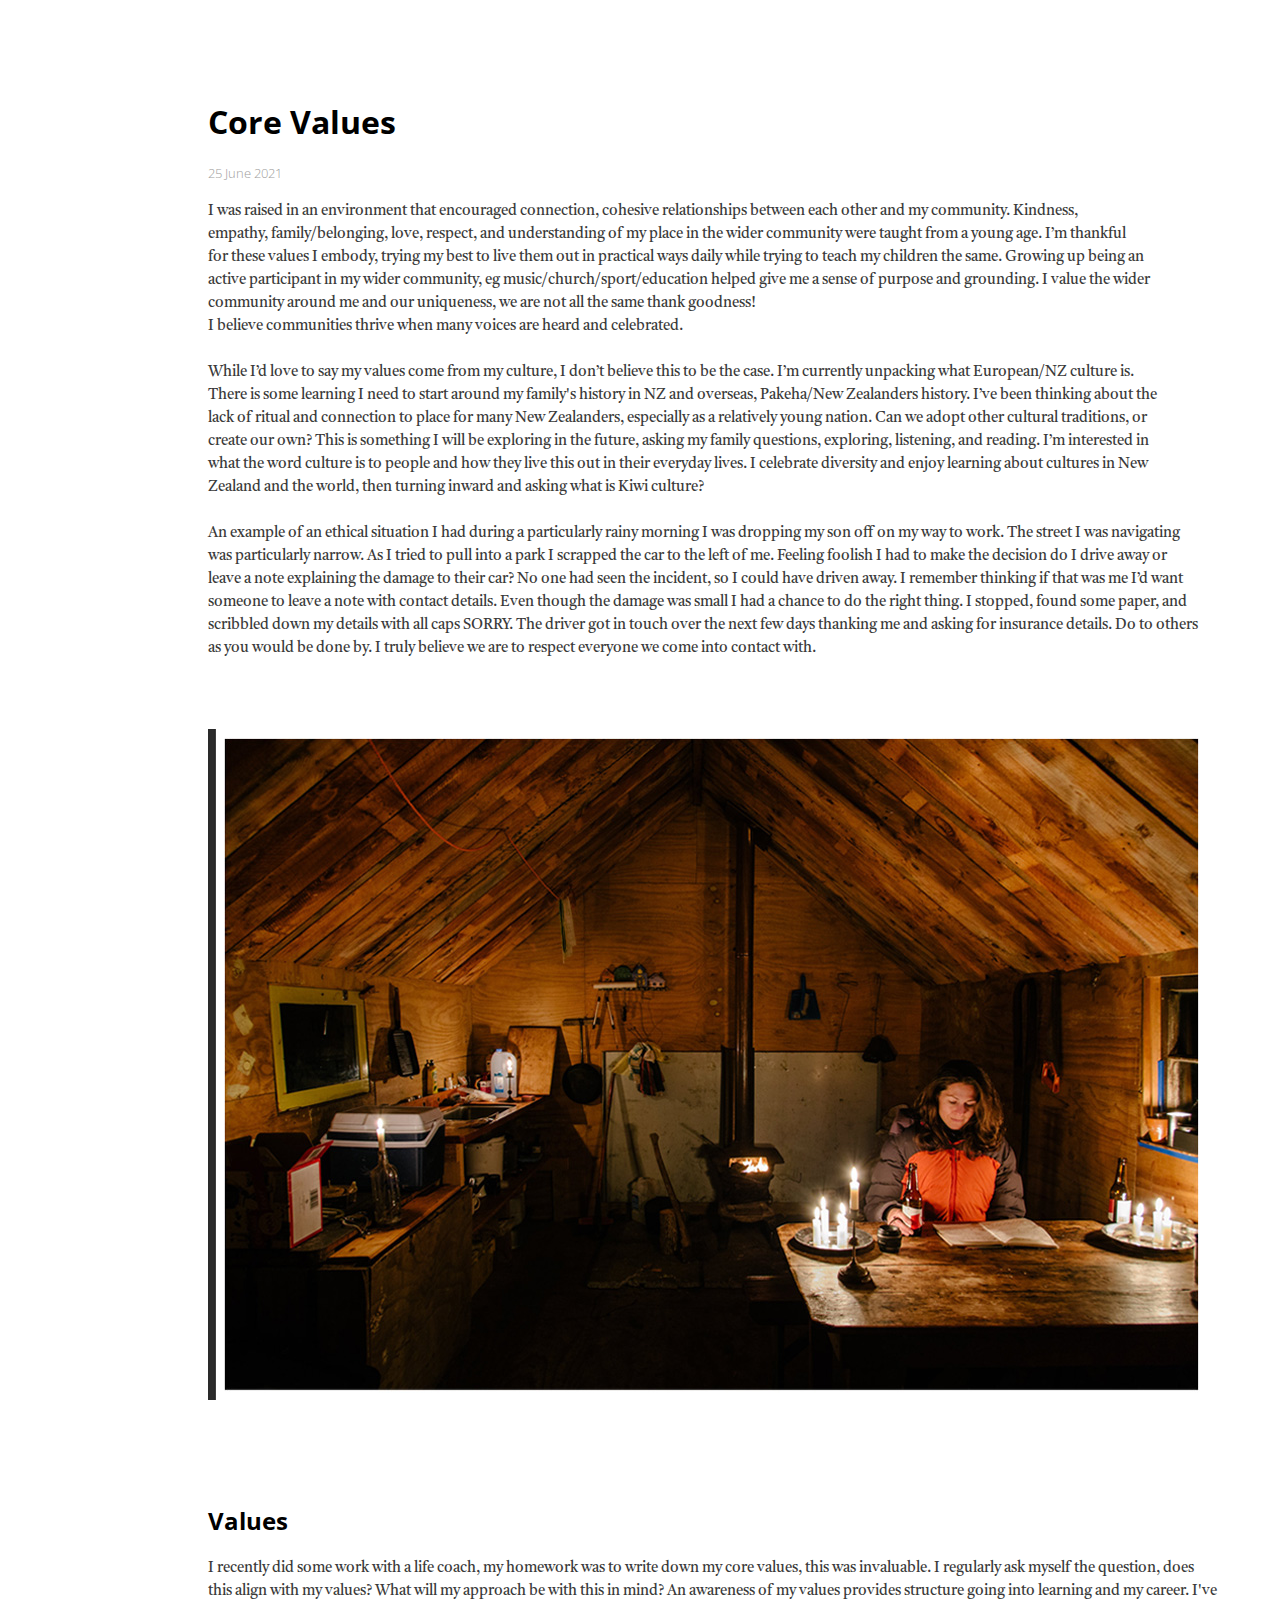
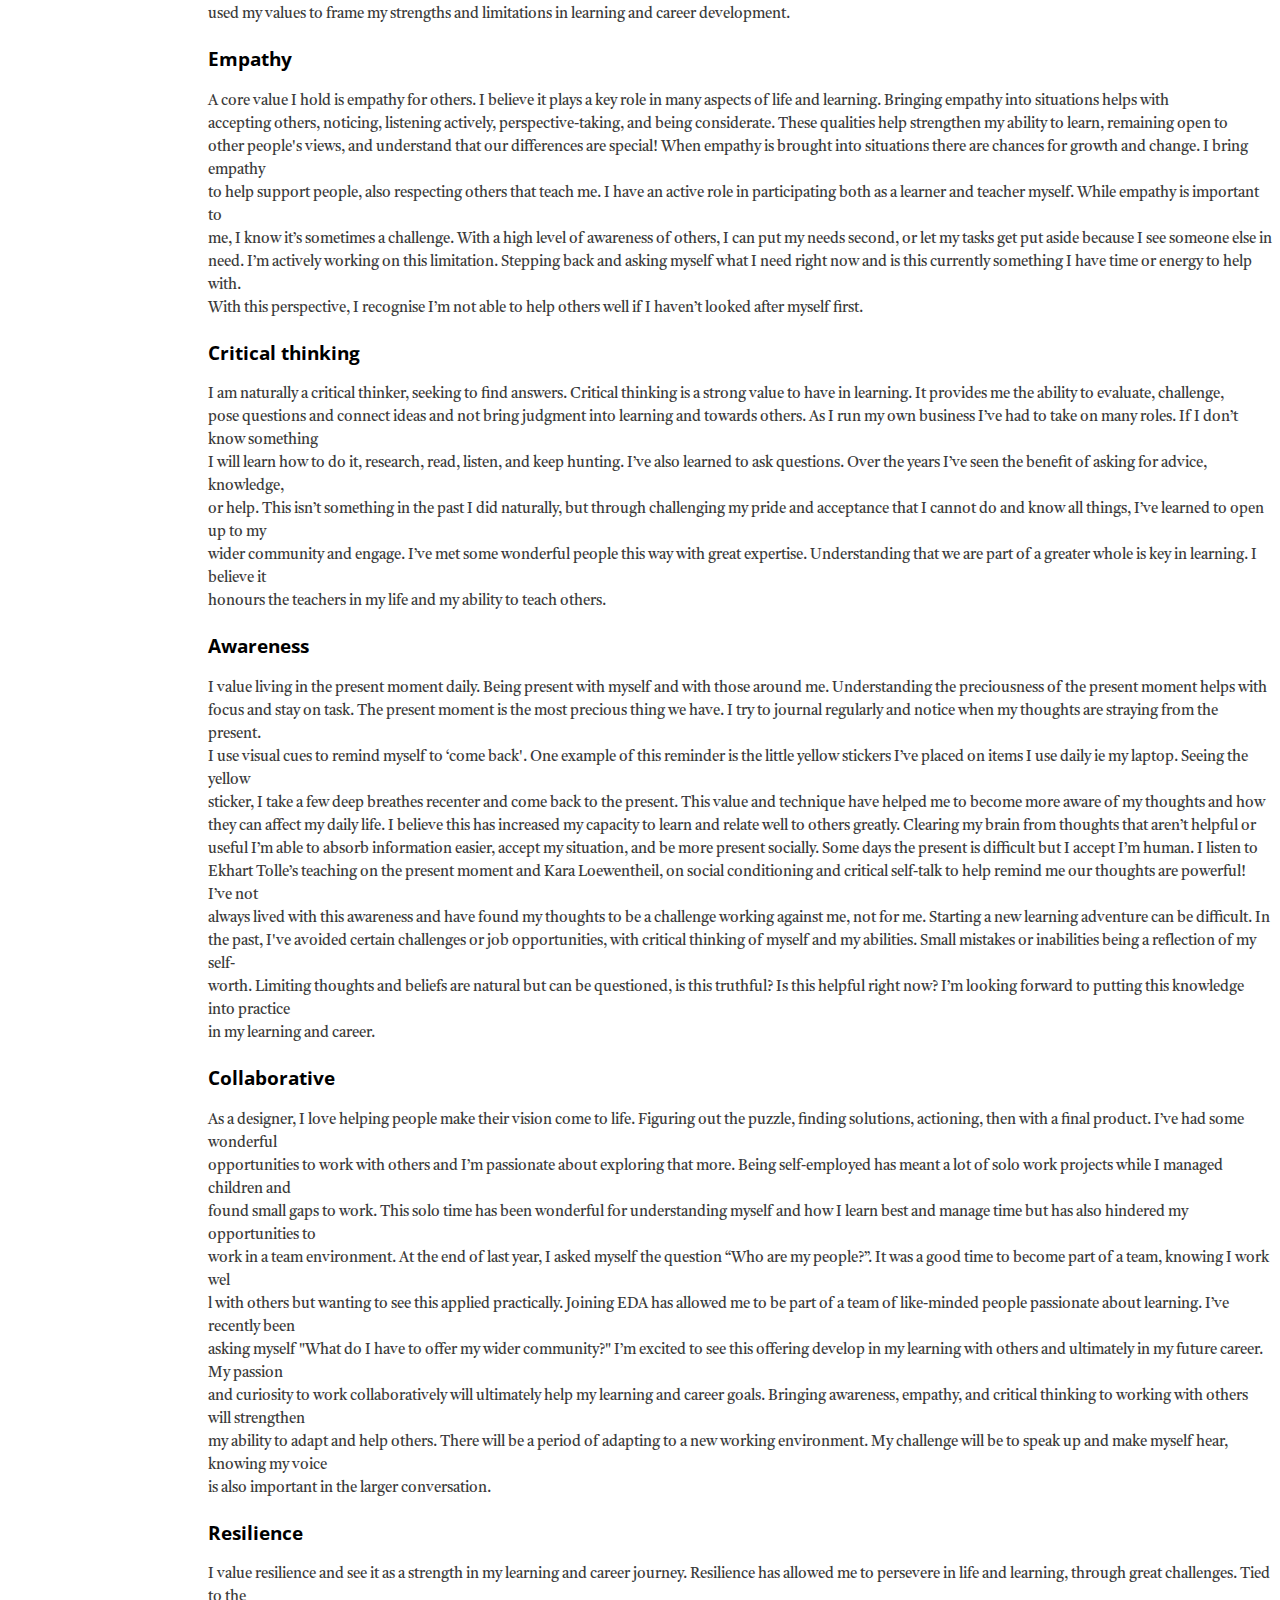
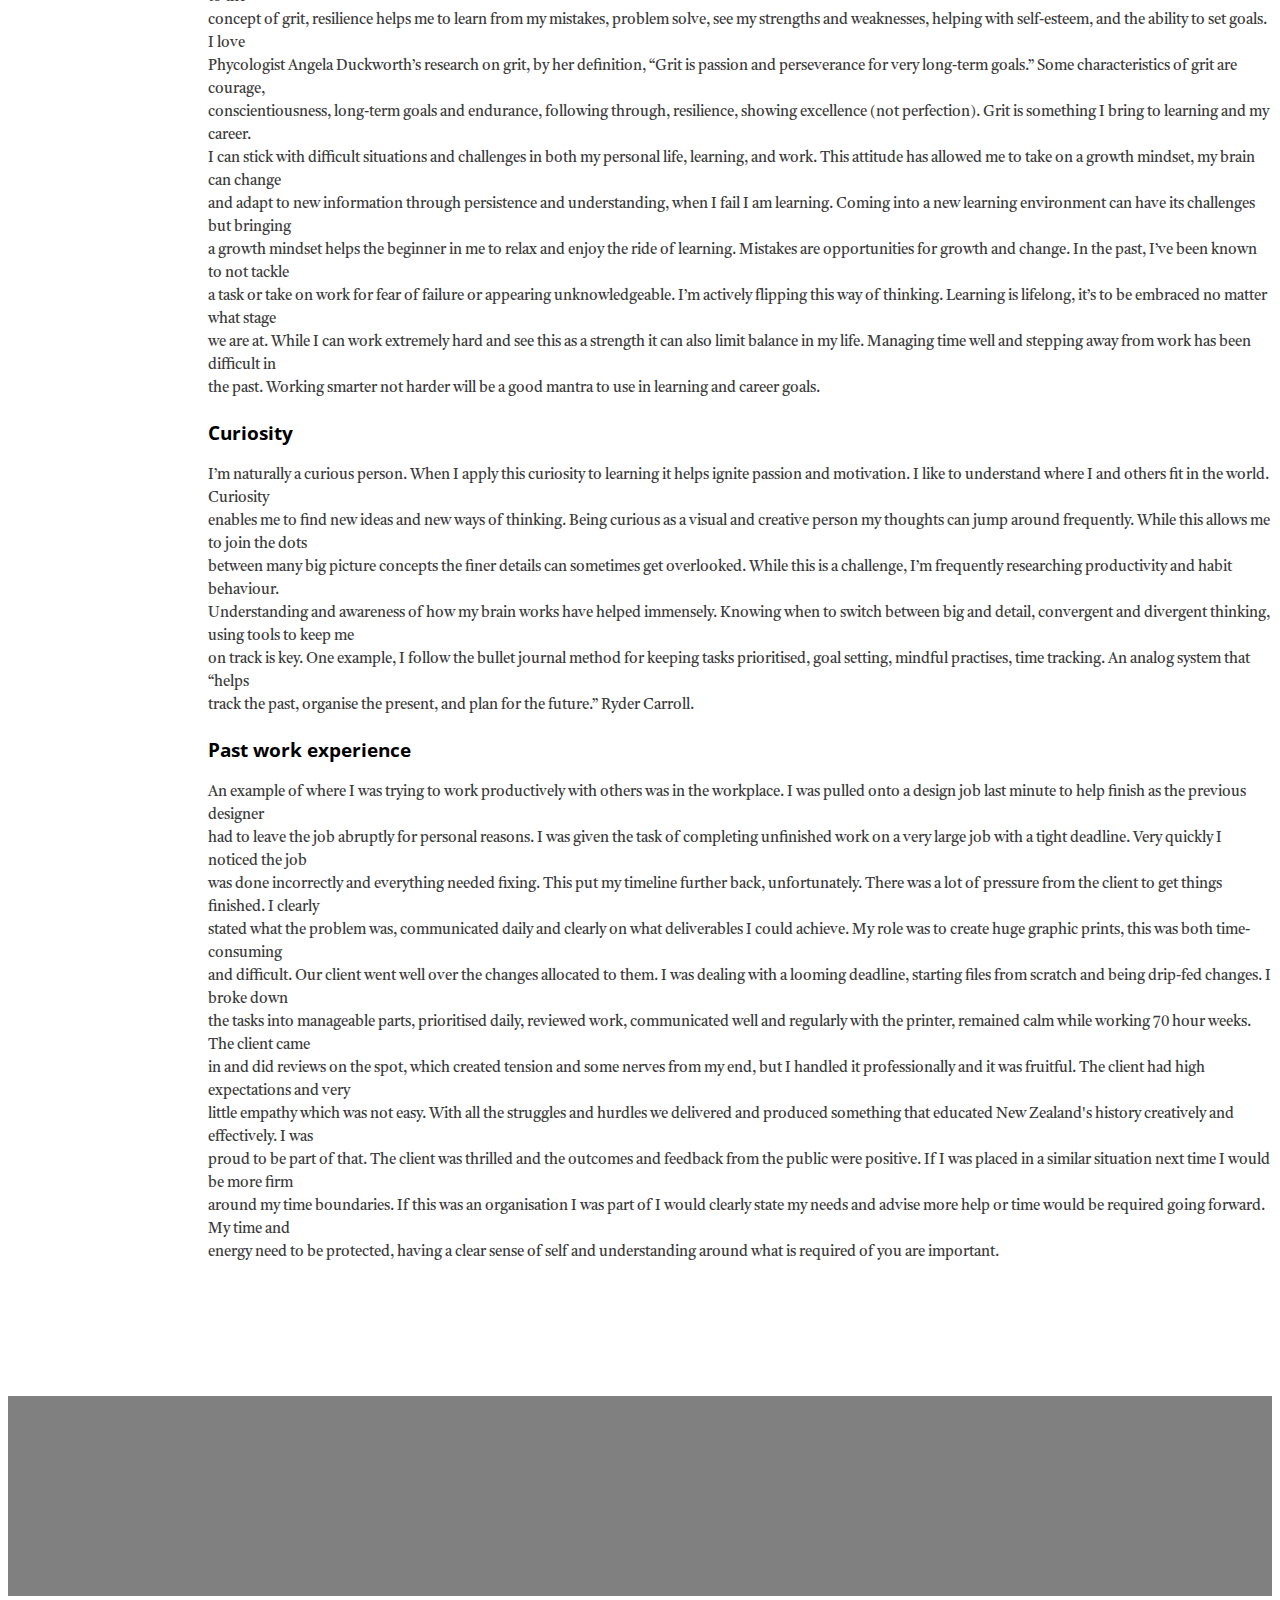
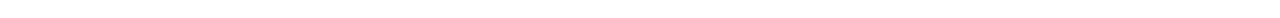
==== blog/about.html @ 63baaef4 "web and blog pages first commit" ====
<!DOCTYPE html>
<html>
<head>
    <title>About</title>
    <meta name="blog post" content="first blog post">

    <link rel="preconnect" href="https://fonts.googleapis.com">
    <link rel="preconnect" href="https://fonts.gstatic.com" crossorigin>
    <link href="https://fonts.googleapis.com/css2?family=Open+Sans:ital,wght@0,300;0,700;0,800;1,300;1,600&display=swap" rel="stylesheet">
    
    <link rel="preconnect" href="https://fonts.googleapis.com">
    <link rel="preconnect" href="https://fonts.gstatic.com" crossorigin>
    <link href="https://fonts.googleapis.com/css2?family=Castoro&display=swap" rel="stylesheet">

</head>
<style>

        h1 {
        margin-top: 100px;
        margin-left: 200px;
        font-family: 'Open Sans', sans-serif;
        }

        p {
            margin-left: 200px;
            margin-top: 10px;
            margin-bottom: 20px;
            line-height: 1.5em;
            color: rgb(58, 58, 58);
            font-family: 'Castoro', serif;
            font-size: 11.5pt;
            }
        h2{
        margin-top: 50px;
        margin-left: 200px;
        font-family: 'Open Sans', sans-serif;
        }

        h3{
        margin-left: 200px;
        font-family: 'Open Sans', sans-serif;
        font-size: 14pt;
           }
        h4{
        margin-left: 200px;
        font-family: 'Open Sans', sans-serif;
        font-size: 10pt;
        color:rgb(161, 160, 160);
        font-weight: lighter;
        }
        
        h5{
        background: grey;
        color: #0c0c0c;
        height: 200px;
        font-family: 'Open Sans', sans-serif; 
        font-weight: lighter;
        }
        
</style>

<body>
    <h1>Core Values</h1> <h4>25 June 2021</h4>
    <div class="h1"></div>
    <div class="h2"></div>


</div>

        <p>
I was raised in an environment that encouraged connection, cohesive relationships between each other and my community. Kindness,<br>
empathy, family/belonging, love, respect, and understanding of my place in the wider community were taught from a young age. I’m thankful<br>
for these values I embody, trying my best to live them out in practical ways daily while trying to teach my children the same. Growing up being an<br>
active participant in my wider community, eg music/church/sport/education helped give me a sense of purpose and grounding. I value the wider<br> 
community around me and our uniqueness, we are not all the same thank goodness! <br>
I believe communities thrive when many voices are heard and celebrated. <br>
<br>
While I’d love to say my values come from my culture, I don’t believe this to be the case. I’m currently unpacking what European/NZ culture is. <br>
There is some learning I need to start around my family's history in NZ and overseas, Pakeha/New Zealanders history. I’ve been thinking about the <br>
lack of ritual and connection to place for many New Zealanders, especially as a relatively young nation. Can we adopt other cultural traditions, or <br>
create our own? This is something I will be exploring in the future, asking my family questions, exploring, listening, and reading. I’m interested in <br>
what the word culture is to people and how they live this out in their everyday lives. I celebrate diversity and enjoy learning about cultures in New <br>
Zealand and the world, then turning inward and asking what is Kiwi culture?<br>
<br>
An example of an ethical situation I had during a particularly rainy morning I was dropping my son off on my way to work. The street I was navigating<br>
was particularly narrow. As I tried to pull into a park I scrapped the car to the left of me. Feeling foolish I had to make the decision do I drive away or <br>
leave a note explaining the damage to their car? No one had seen the incident, so I could have driven away. I remember thinking if that was me I’d want<br>
someone to leave a note with contact details. Even though the damage was small I had a chance to do the right thing. I stopped, found some paper, and<br> 
scribbled down my details with all caps SORRY. The driver got in touch over the next few days thanking me and asking for insurance details. Do to others<br> 
as you would be done by. I truly believe we are to respect everyone we come into contact with.<br> 
<br>
<br>
<br>

<img src="../img/Ju-age.2.jpg" alt="juliet aged 2"/>
<br>
<br>
<br>
</p>
<h2>Values</h2>
<p>
I recently did some work with a life coach, my homework was to write down my core values, this was invaluable. I regularly ask myself the question, does<br>
this align with my values? What will my approach be with this in mind? An awareness of my values provides structure going into learning and my career. I've<br>
used my values to frame my strengths and limitations in learning and career development.
<h3>Empathy</h3>
<p>A core value I hold is empathy for others. I believe it plays a key role in many aspects of life and learning. Bringing empathy into situations helps with<br>
accepting others, noticing, listening actively, perspective-taking, and being considerate. These qualities help strengthen my ability to learn, remaining open to <br>
other people's views, and understand that our differences are special! When empathy is brought into situations there are chances for growth and change. I bring empathy<br> 
to help support people, also respecting others that teach me. I have an active role in participating both as a learner and teacher myself. While empathy is important to <br>
me, I know it’s sometimes a challenge. With a high level of awareness of others, I can put my needs second, or let my tasks get put aside because I see someone else in<br> 
need. I’m actively working on this limitation. Stepping back and asking myself what I need right now and is this currently something I have time or energy to help with.<br> 
With this perspective, I recognise I’m not able to help others well if I haven’t looked after myself first. <br>
</p>
<h3>Critical thinking</h3>
<p>
I am naturally a critical thinker, seeking to find answers. Critical thinking is a strong value to have in learning. It provides me the ability to evaluate, challenge,<br>
pose questions and connect ideas and not bring judgment into learning and towards others. As I run my own business I’ve had to take on many roles. If I don’t know something <br>
I will learn how to do it, research, read, listen, and keep hunting. I’ve also learned to ask questions. Over the years I’ve seen the benefit of asking for advice, knowledge, <br>
or help. This isn’t something in the past I did naturally, but through challenging my pride and acceptance that I cannot do and know all things, I’ve learned to open up to my <br>
wider community and engage. I’ve met some wonderful people this way with great expertise. Understanding that we are part of a greater whole is key in learning. I believe it<br> 
honours the teachers in my life and my ability to teach others. 
</p>
<h3>Awareness</h3>
<p>
I value living in the present moment daily. Being present with myself and with those around me. Understanding the preciousness of the present moment helps with <br>
focus and stay on task. The present moment is the most precious thing we have. I try to journal regularly and notice when my thoughts are straying from the present.<br>
 I use visual cues to remind myself to ‘come back'. One example of this reminder is the little yellow stickers I’ve placed on items I use daily ie my laptop. Seeing the yellow<br>
 sticker, I take a few deep breathes recenter and come back to the present. This value and technique have helped me to become more aware of my thoughts and how<br>
 they can affect my daily life. I believe this has increased my capacity to learn and relate well to others greatly. Clearing my brain from thoughts that aren’t helpful or<br>
 useful I’m able to absorb information easier, accept my situation, and be more present socially. Some days the present is difficult but I accept I’m human. I listen to<br>
 Ekhart Tolle’s teaching on the present moment and Kara Loewentheil, on social conditioning and critical self-talk to help remind me our thoughts are powerful! I’ve not<br>
 always lived with this awareness and have found my thoughts to be a challenge working against me, not for me. Starting a new learning adventure can be difficult. In<br>
the past, I've avoided certain challenges or job opportunities, with critical thinking of myself and my abilities. Small mistakes or inabilities being a reflection of my self-<br>
worth. Limiting thoughts and beliefs are natural but can be questioned, is this truthful? Is this helpful right now? I’m looking forward to putting this knowledge into practice <br>
in my learning and career. 
</p>
<h3>Collaborative </h3>
<p>
    As a designer, I love helping people make their vision come to life. Figuring out the puzzle, finding solutions, actioning, then with a final product. I’ve had some wonderful<br>
     opportunities to work with others and I’m passionate about exploring that more. Being self-employed has meant a lot of solo work projects while I managed children and<br>
     found small gaps to work. This solo time has been wonderful for understanding myself and how I learn best and manage time but has also hindered my opportunities to<br>
     work in a team environment. At the end of last year, I asked myself the question “Who are my people?”. It was a good time to become part of a team, knowing I work wel<br>
    l with others but wanting to see this applied practically. Joining EDA has allowed me to be part of a team of like-minded people passionate about learning. I’ve recently been<br>
     asking myself "What do I have to offer my wider community?" I’m excited to see this offering develop in my learning with others and ultimately in my future career. My passion<br>
     and curiosity to work collaboratively will ultimately help my learning and career goals. Bringing awareness, empathy, and critical thinking to working with others will strengthen<br>
     my ability to adapt and help others. There will be a period of adapting to a new working environment. My challenge will be to speak up and make myself hear, knowing my voice<br>
     is also important in the larger conversation.  </p>

<h3>Resilience</h3>
<p>
    I value resilience and see it as a strength in my learning and career journey. Resilience has allowed me to persevere in life and learning, through great challenges. Tied to the<br>
    concept of grit, resilience helps me to learn from my mistakes, problem solve, see my strengths and weaknesses, helping with self-esteem, and the ability to set goals. I love<br>
    Phycologist Angela Duckworth’s research on grit, by her definition, “Grit is passion and perseverance for very long-term goals.” Some characteristics of grit are courage,<br>
    conscientiousness, long-term goals and endurance, following through, resilience, showing excellence (not perfection). Grit is something I bring to learning and my career. <br>I
    can stick with difficult situations and challenges in both my personal life, learning, and work. This attitude has allowed me to take on a growth mindset, my brain can change<br>
    and adapt to new information through persistence and understanding, when I fail I am learning. Coming into a new learning environment can have its challenges but bringing<br>
    a growth mindset helps the beginner in me to relax and enjoy the ride of learning. Mistakes are opportunities for growth and change. In the past, I’ve been known to not tackle<br>
    a task or take on work for fear of failure or appearing unknowledgeable. I’m actively flipping this way of thinking. Learning is lifelong, it’s to be embraced no matter what stage<br>
    we are at. While I can work extremely hard and see this as a strength it can also limit balance in my life. Managing time well and stepping away from work has been difficult in<br>
    the past. Working smarter not harder will be a good mantra to use in learning and career goals.
   </p>
<h3> Curiosity</h3>
<p>
I’m naturally a curious person. When I apply this curiosity to learning it helps ignite passion and motivation. I like to understand where I and others fit in the world. Curiosity<br>
enables me to find new ideas and new ways of thinking. Being curious as a visual and creative person my thoughts can jump around frequently. While this allows me to join the dots<br>
between many big picture concepts the finer details can sometimes get overlooked. While this is a challenge, I’m frequently researching productivity and habit behaviour.<br>
Understanding and awareness of how my brain works have helped immensely. Knowing when to switch between big and detail, convergent and divergent thinking, using tools to keep me<br>
on track is key. One example, I follow the bullet journal method for keeping tasks prioritised, goal setting, mindful practises, time tracking. An analog system that “helps<br>
track the past, organise the present, and plan for the future.” Ryder Carroll.  
   </p>
<h3>Past work experience</h3>
<p>
An example of where I was trying to work productively with others was in the workplace. I was pulled onto a design job last minute to help finish as the previous designer<br>
had to leave the job abruptly for personal reasons. I was given the task of completing unfinished work on a very large job with a tight deadline. Very quickly I noticed the job<br>
was done incorrectly and everything needed fixing. This put my timeline further back, unfortunately. There was a lot of pressure from the client to get things finished. I clearly<br>
stated what the problem was, communicated daily and clearly on what deliverables I could achieve. My role was to create huge graphic prints, this was both time-consuming<br>
and difficult. Our client went well over the changes allocated to them. I was dealing with a looming deadline, starting files from scratch and being drip-fed changes. I broke down<br>
the tasks into manageable parts, prioritised daily, reviewed work, communicated well and regularly with the printer, remained calm while working 70 hour weeks. The client came<br>
in and did reviews on the spot, which created tension and some nerves from my end, but I handled it professionally and it was fruitful. The client had high expectations and very<br>
little empathy which was not easy. With all the struggles and hurdles we delivered and produced something that educated New Zealand's history creatively and effectively. I was<br>
proud to be part of that. The client was thrilled and the outcomes and feedback from the public were positive. If I was placed in a similar situation next time I would be more firm<br>
around my time boundaries. If this was an organisation I was part of I would clearly state my needs and advise more help or time would be required going forward. My time and<br>
energy need to be protected, having a clear sense of self and understanding around what is required of you are important. </p>
<br>
<br>
<br>
<br>
<br>
<h5></h5>
    
</body>










</html>
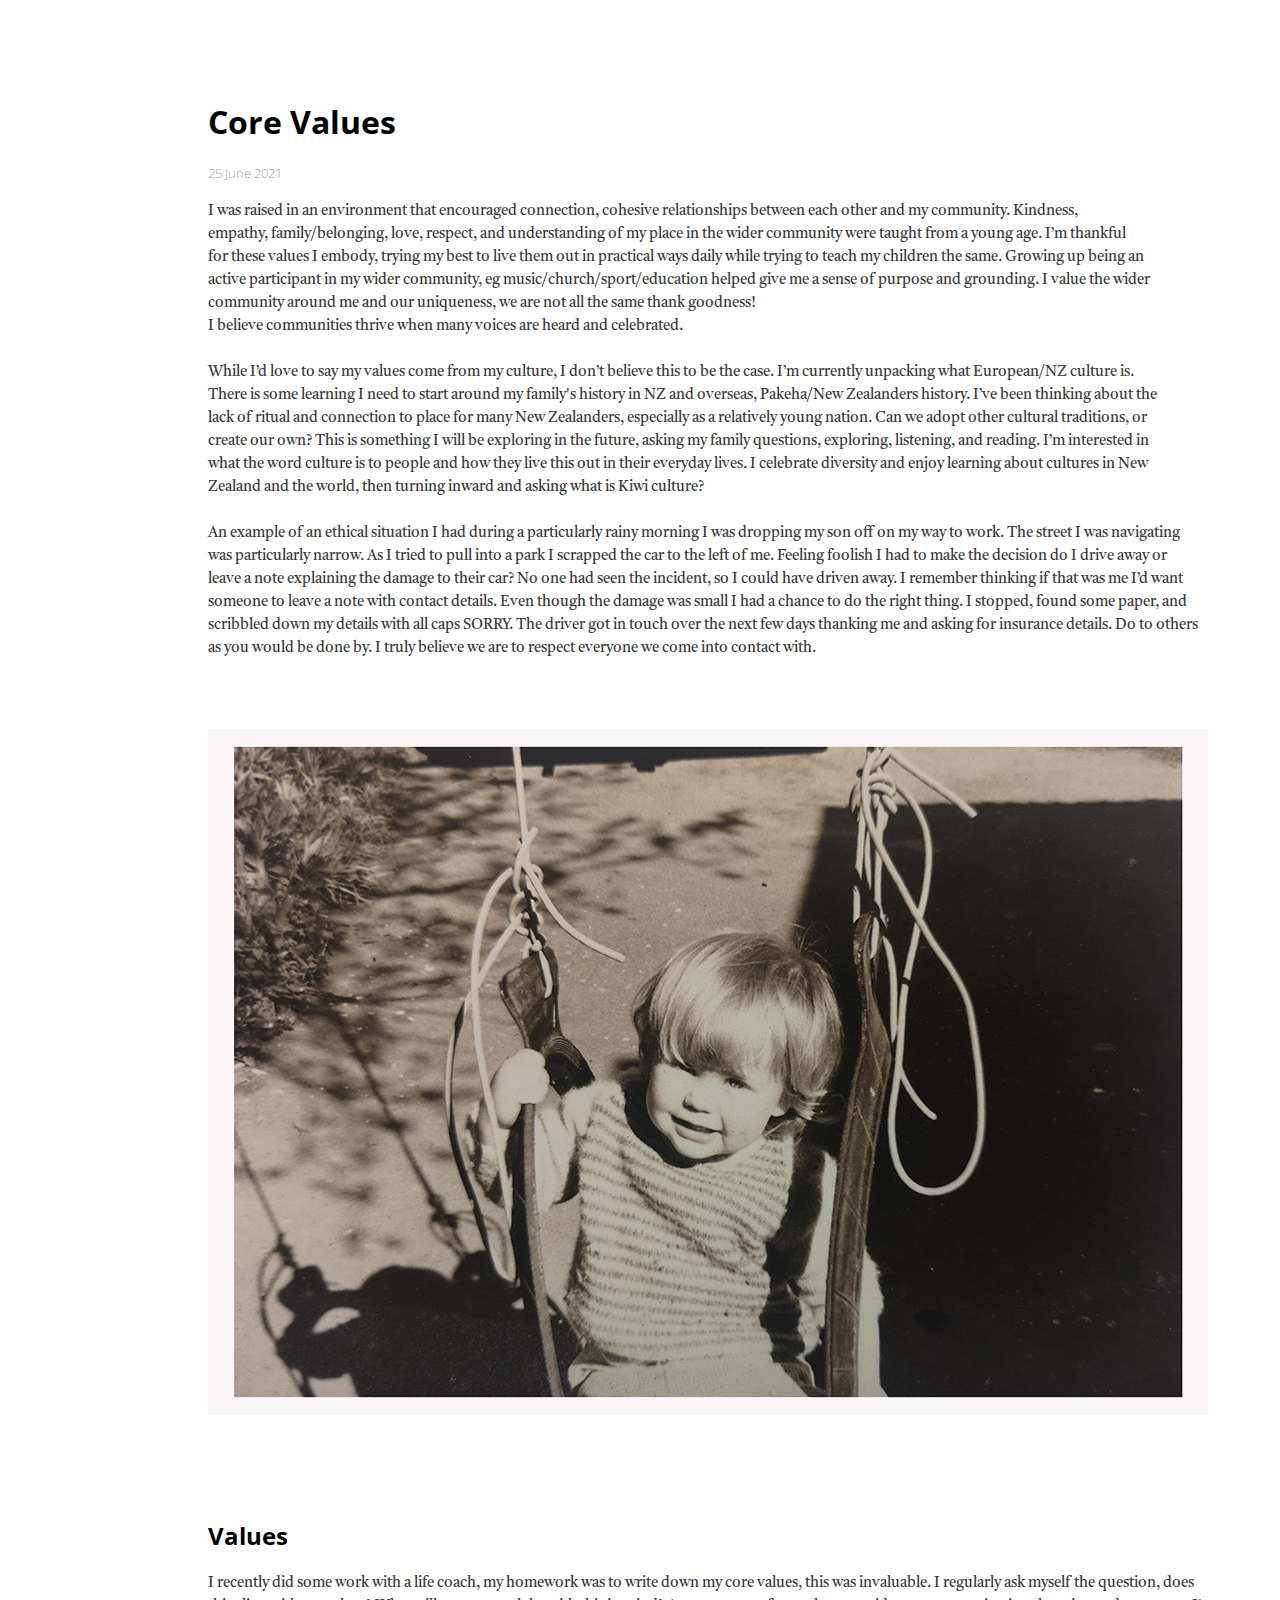
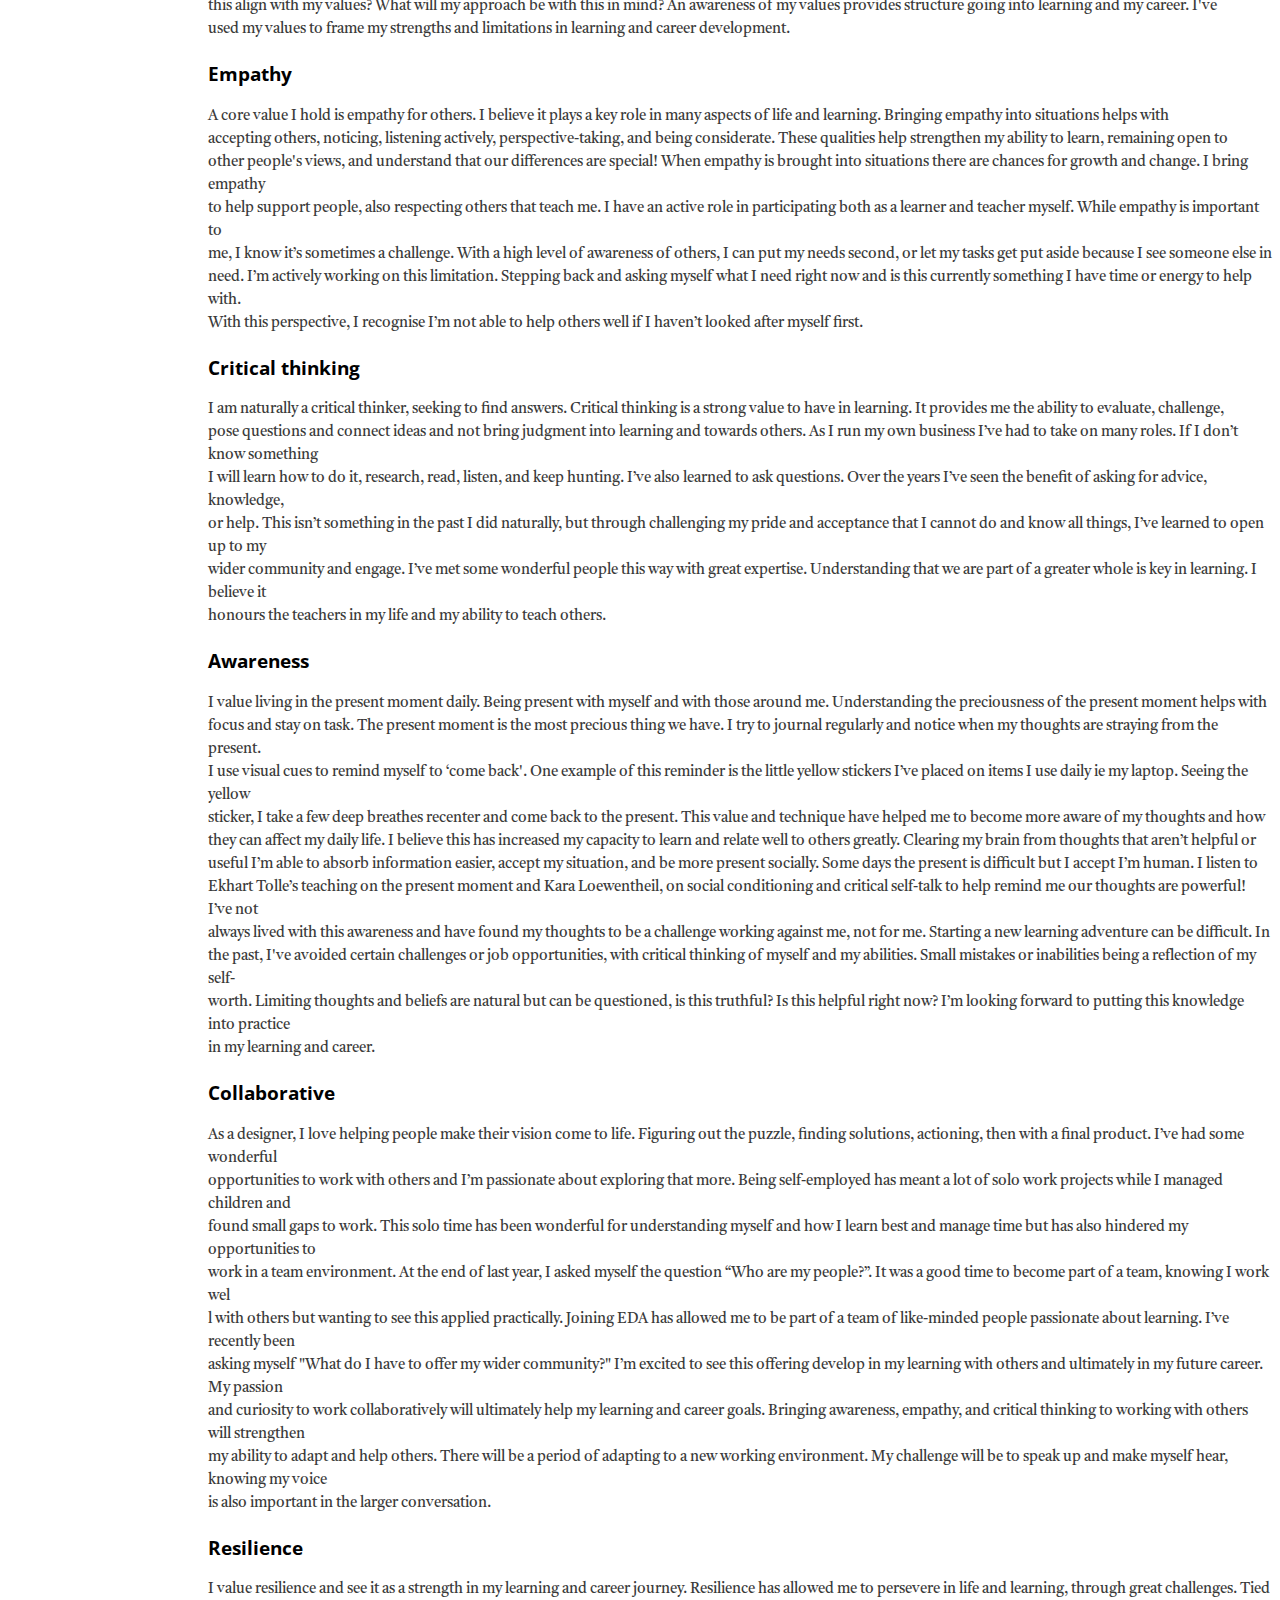
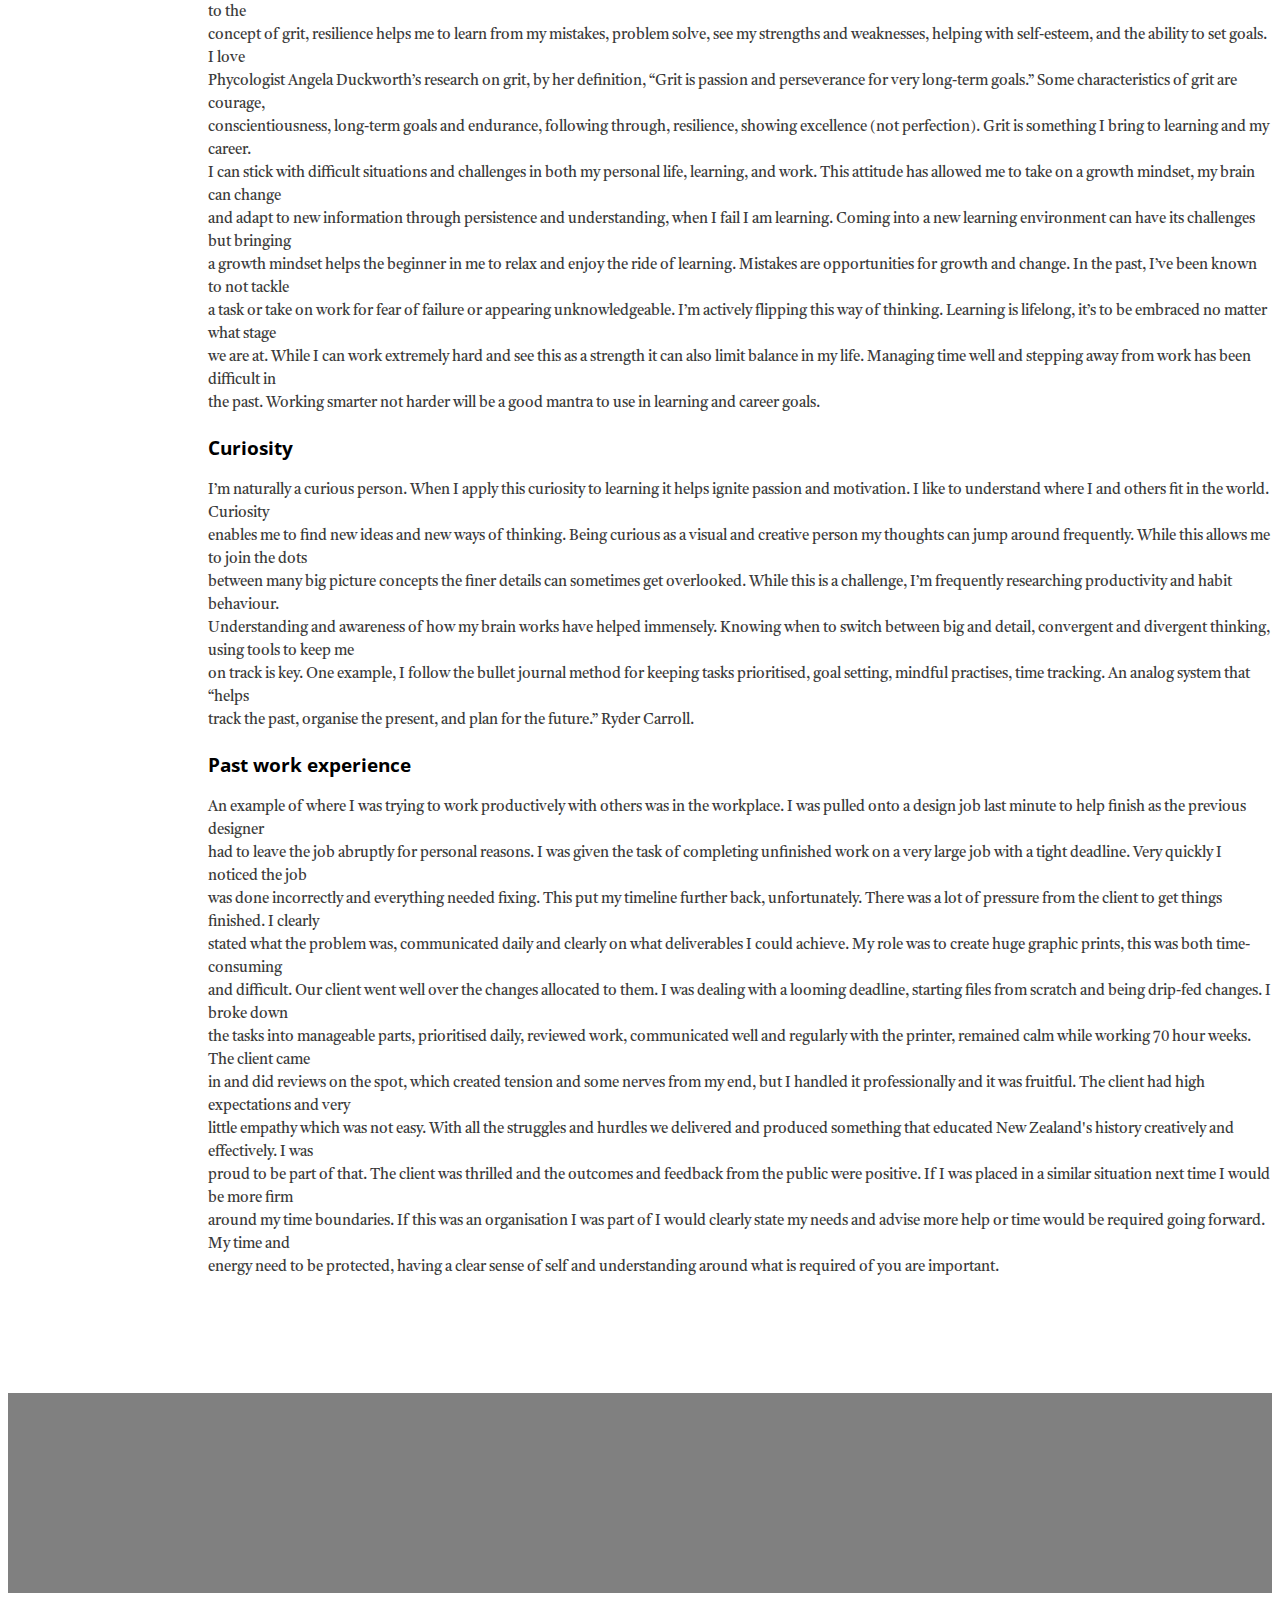
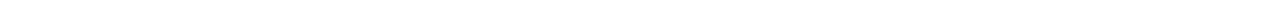
==== commit a70d34bb: "photo placement" ====
--- a/blog/about.html
+++ b/blog/about.html
@@ -56,13 +56,19 @@
         font-family: 'Open Sans', sans-serif; 
         font-weight: lighter;
         }
-        
+
+        footer image img{
+            margin-left: 200px;
+            }
+
 </style>
 
 <body>
     <h1>Core Values</h1> <h4>25 June 2021</h4>
     <div class="h1"></div>
     <div class="h2"></div>
+
+
 
 
 </div>
@@ -182,11 +188,17 @@
 around my time boundaries. If this was an organisation I was part of I would clearly state my needs and advise more help or time would be required going forward. My time and<br>
 energy need to be protected, having a clear sense of self and understanding around what is required of you are important. </p>
 <br>
-<br>
+<!--
+<div class="footer-image">
+    <img scr="Ju-Tekapo-2020.jpg" alt="ju tekapo hutt">
+</div>
+-->
+
 <br>
 <br>
 <br>
 <h5></h5>
+
     
 </body>
 
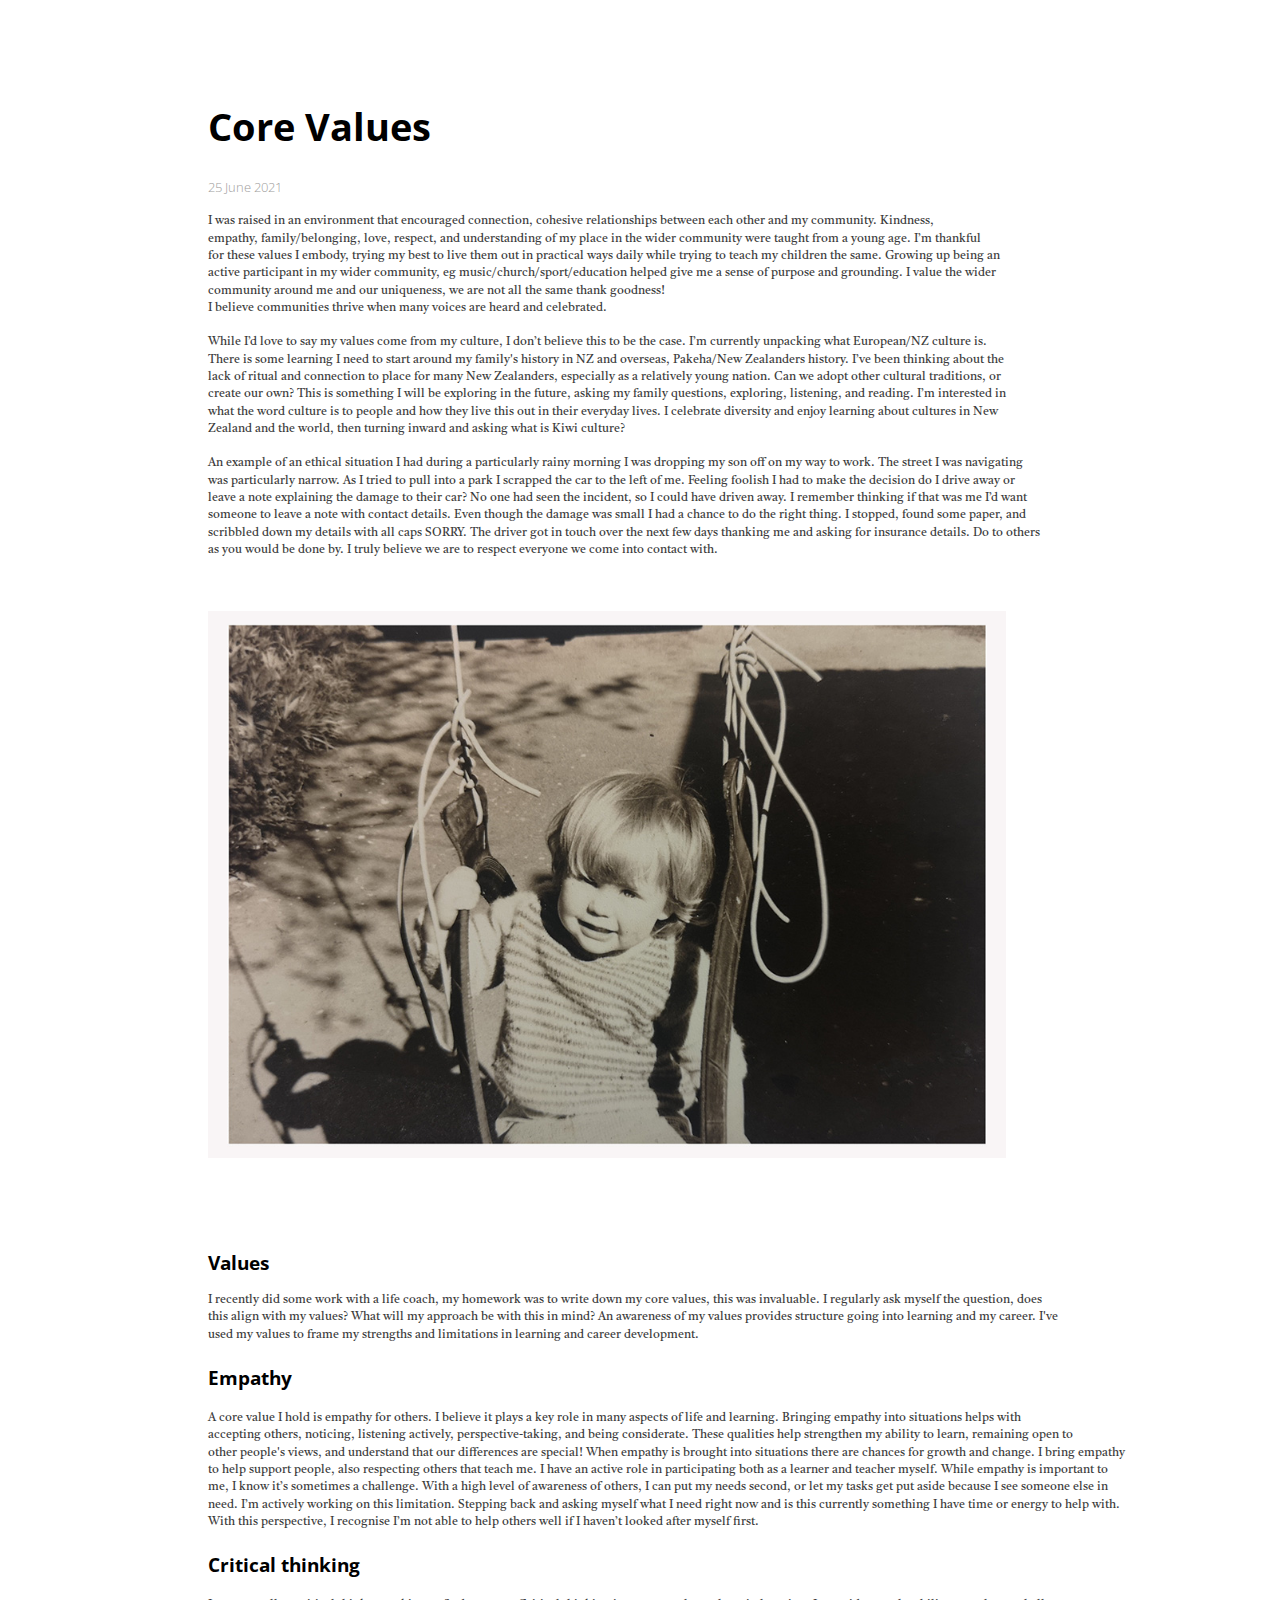
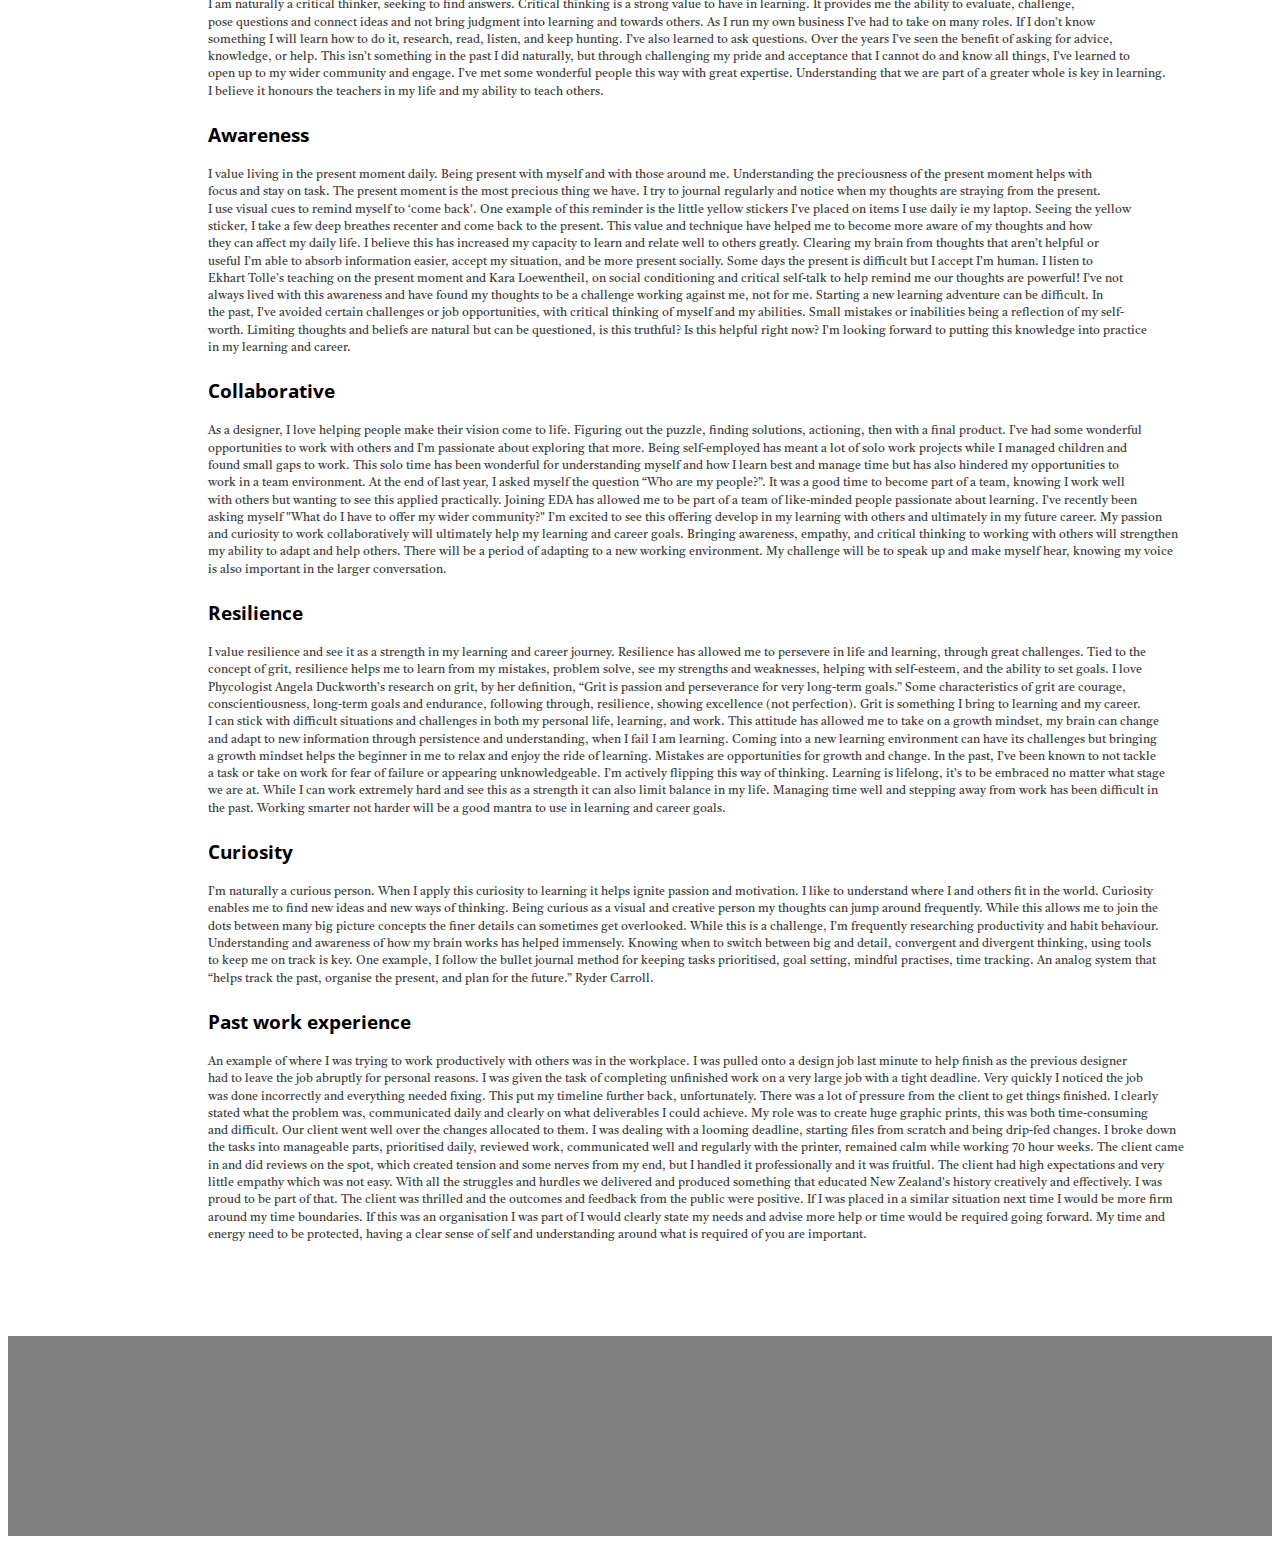
==== commit 5ae395c9: "updated text and images to responsive" ====
--- a/blog/about.html
+++ b/blog/about.html
@@ -2,7 +2,7 @@
 <html>
 <head>
     <title>About</title>
-    <meta name="blog post" content="first blog post">
+    <meta name="week 2 blog post" content="first blog post">
 
     <link rel="preconnect" href="https://fonts.googleapis.com">
     <link rel="preconnect" href="https://fonts.gstatic.com" crossorigin>
@@ -19,6 +19,7 @@
         margin-top: 100px;
         margin-left: 200px;
         font-family: 'Open Sans', sans-serif;
+        font-size: 3vw;
         }
 
         p {
@@ -28,18 +29,19 @@
             line-height: 1.5em;
             color: rgb(58, 58, 58);
             font-family: 'Castoro', serif;
-            font-size: 11.5pt;
+            font-size: .9vw;
             }
         h2{
         margin-top: 50px;
         margin-left: 200px;
         font-family: 'Open Sans', sans-serif;
+        font-size: 1.5vw;
         }
 
         h3{
         margin-left: 200px;
         font-family: 'Open Sans', sans-serif;
-        font-size: 14pt;
+        font-size: 1.5vw;
            }
         h4{
         margin-left: 200px;
@@ -53,13 +55,18 @@
         background: grey;
         color: #0c0c0c;
         height: 200px;
+        Margin: 0px;
+        Border: 0px;
+        Padding: 0px;
         font-family: 'Open Sans', sans-serif; 
         font-weight: lighter;
         }
-
-        footer image img{
-            margin-left: 200px;
-            }
+        img{
+
+            width: 75%
+        }
+
+
 
 </style>
 
@@ -120,11 +127,11 @@
 <h3>Critical thinking</h3>
 <p>
 I am naturally a critical thinker, seeking to find answers. Critical thinking is a strong value to have in learning. It provides me the ability to evaluate, challenge,<br>
-pose questions and connect ideas and not bring judgment into learning and towards others. As I run my own business I’ve had to take on many roles. If I don’t know something <br>
-I will learn how to do it, research, read, listen, and keep hunting. I’ve also learned to ask questions. Over the years I’ve seen the benefit of asking for advice, knowledge, <br>
-or help. This isn’t something in the past I did naturally, but through challenging my pride and acceptance that I cannot do and know all things, I’ve learned to open up to my <br>
-wider community and engage. I’ve met some wonderful people this way with great expertise. Understanding that we are part of a greater whole is key in learning. I believe it<br> 
-honours the teachers in my life and my ability to teach others. 
+pose questions and connect ideas and not bring judgment into learning and towards others. As I run my own business I’ve had to take on many roles. If I don’t know  <br>
+something I will learn how to do it, research, read, listen, and keep hunting. I’ve also learned to ask questions. Over the years I’ve seen the benefit of asking for advice, <br>
+knowledge, or help. This isn’t something in the past I did naturally, but through challenging my pride and acceptance that I cannot do and know all things, I’ve learned to <br>
+open up to my wider community and engage. I’ve met some wonderful people this way with great expertise. Understanding that we are part of a greater whole is key in learning. <br> 
+I believe it honours the teachers in my life and my ability to teach others. 
 </p>
 <h3>Awareness</h3>
 <p>
@@ -142,15 +149,15 @@
 </p>
 <h3>Collaborative </h3>
 <p>
-    As a designer, I love helping people make their vision come to life. Figuring out the puzzle, finding solutions, actioning, then with a final product. I’ve had some wonderful<br>
-     opportunities to work with others and I’m passionate about exploring that more. Being self-employed has meant a lot of solo work projects while I managed children and<br>
-     found small gaps to work. This solo time has been wonderful for understanding myself and how I learn best and manage time but has also hindered my opportunities to<br>
-     work in a team environment. At the end of last year, I asked myself the question “Who are my people?”. It was a good time to become part of a team, knowing I work wel<br>
-    l with others but wanting to see this applied practically. Joining EDA has allowed me to be part of a team of like-minded people passionate about learning. I’ve recently been<br>
-     asking myself "What do I have to offer my wider community?" I’m excited to see this offering develop in my learning with others and ultimately in my future career. My passion<br>
-     and curiosity to work collaboratively will ultimately help my learning and career goals. Bringing awareness, empathy, and critical thinking to working with others will strengthen<br>
-     my ability to adapt and help others. There will be a period of adapting to a new working environment. My challenge will be to speak up and make myself hear, knowing my voice<br>
-     is also important in the larger conversation.  </p>
+As a designer, I love helping people make their vision come to life. Figuring out the puzzle, finding solutions, actioning, then with a final product. I’ve had some wonderful<br>
+opportunities to work with others and I’m passionate about exploring that more. Being self-employed has meant a lot of solo work projects while I managed children and<br>
+found small gaps to work. This solo time has been wonderful for understanding myself and how I learn best and manage time but has also hindered my opportunities to<br>
+work in a team environment. At the end of last year, I asked myself the question “Who are my people?”. It was a good time to become part of a team, knowing I work well<br>
+with others but wanting to see this applied practically. Joining EDA has allowed me to be part of a team of like-minded people passionate about learning. I’ve recently been<br>
+asking myself "What do I have to offer my wider community?" I’m excited to see this offering develop in my learning with others and ultimately in my future career. My passion<br>
+and curiosity to work collaboratively will ultimately help my learning and career goals. Bringing awareness, empathy, and critical thinking to working with others will strengthen<br>
+my ability to adapt and help others. There will be a period of adapting to a new working environment. My challenge will be to speak up and make myself hear, knowing my voice<br>
+is also important in the larger conversation.  </p>
 
 <h3>Resilience</h3>
 <p>
@@ -168,11 +175,11 @@
 <h3> Curiosity</h3>
 <p>
 I’m naturally a curious person. When I apply this curiosity to learning it helps ignite passion and motivation. I like to understand where I and others fit in the world. Curiosity<br>
-enables me to find new ideas and new ways of thinking. Being curious as a visual and creative person my thoughts can jump around frequently. While this allows me to join the dots<br>
-between many big picture concepts the finer details can sometimes get overlooked. While this is a challenge, I’m frequently researching productivity and habit behaviour.<br>
-Understanding and awareness of how my brain works have helped immensely. Knowing when to switch between big and detail, convergent and divergent thinking, using tools to keep me<br>
-on track is key. One example, I follow the bullet journal method for keeping tasks prioritised, goal setting, mindful practises, time tracking. An analog system that “helps<br>
-track the past, organise the present, and plan for the future.” Ryder Carroll.  
+enables me to find new ideas and new ways of thinking. Being curious as a visual and creative person my thoughts can jump around frequently. While this allows me to join the <br>
+dots between many big picture concepts the finer details can sometimes get overlooked. While this is a challenge, I’m frequently researching productivity and habit behaviour.<br>
+Understanding and awareness of how my brain works has helped immensely. Knowing when to switch between big and detail, convergent and divergent thinking, using tools <br>
+to keep me on track is key. One example, I follow the bullet journal method for keeping tasks prioritised, goal setting, mindful practises, time tracking. An analog system that<br>
+“helps track the past, organise the present, and plan for the future.” Ryder Carroll.  
    </p>
 <h3>Past work experience</h3>
 <p>
